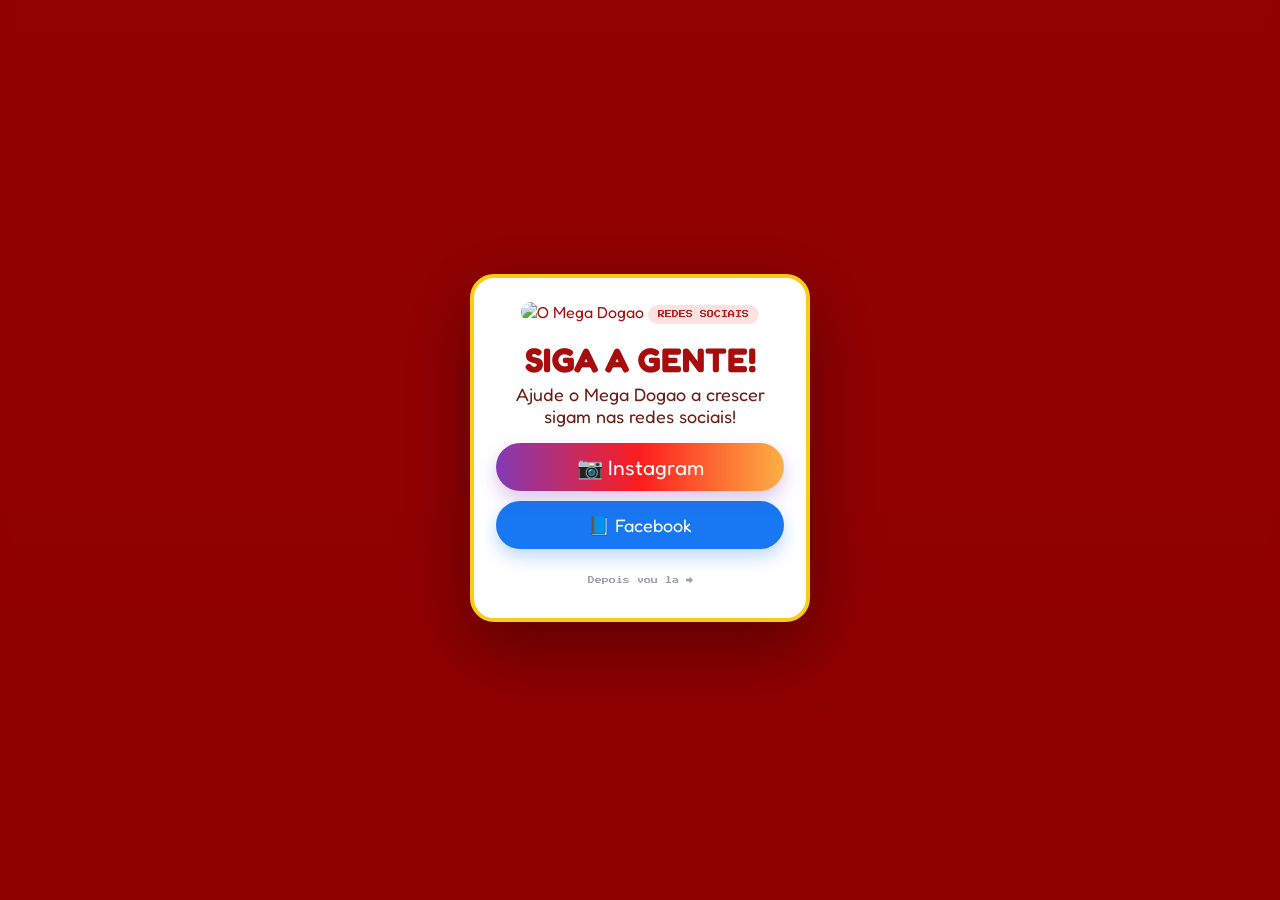
==== index.html @ e0ad7582 "Add Pac Dogao: Pac-Man que come salsicha, tomate, cenoura, pao e hamburguer" ====
<!doctype html>
<html lang="pt-BR">
<head>
  <meta charset="UTF-8" />
  <meta name="viewport" content="width=device-width, initial-scale=1, viewport-fit=cover" />
  <meta name="theme-color" content="#1a1a2e" />
  <meta name="description" content="Plataforma de jogos arcade" />
  <title>Dogao Games</title>
  <link rel="preconnect" href="https://fonts.googleapis.com" />
  <link rel="preconnect" href="https://fonts.gstatic.com" crossorigin />
  <link href="https://fonts.googleapis.com/css2?family=Fredoka+One&family=Press+Start+2P&display=swap" rel="stylesheet" />
  <link rel="stylesheet" href="styles.css" />
</head>
<body>
  <main class="app" id="app">

    <section class="screen menu-screen hidden" id="menuScreen">
      <img class="brand-logo" src="https://media.base44.com/images/public/6a065f6a3432e7e768396f1e/5e5cdcc9f_file_00000000419071f5977aff8a7d657fd9.png" alt="O Mega Dogao" />
      <div class="menu-header">
        <h1 class="menu-title">Dogao Games</h1>
        <p class="menu-subtitle">Escolha um jogo</p>
      </div>
      <div class="game-list" id="gameList"></div>
      <footer>PATROCINADO POR <strong>O MEGA DOGAO</strong> DESDE 2000</footer>
    </section>

    <section class="screen checkin-screen" id="socialScreen">
      <div class="checkin-card" style="max-width:340px;">
        <img src="https://media.base44.com/images/public/6a065f6a3432e7e768396f1e/5e5cdcc9f_file_00000000419071f5977aff8a7d657fd9.png" alt="O Mega Dogao" />
        <div class="checkin-badge">REDES SOCIAIS</div>
        <h2>SIGA A GENTE!</h2>
        <p>Ajude o Mega Dogao a crescer<br/>sigam nas redes sociais!</p>
        <a class="social-button instagram-button" id="socialInsta" href="https://www.instagram.com/omegadogaocwb/?hl=ar" target="_blank" rel="noopener">📷 Instagram</a>
        <a class="social-button facebook-button" id="socialFace" href="https://www.facebook.com/auaodogao" target="_blank" rel="noopener">📘 Facebook</a>
        <button class="skip-social-button" id="socialSkip" type="button">Depois vou la →</button>
      </div>
    </section>

    <div id="gameContainer" class="game-container hidden"></div>

    <button class="back-button hidden" id="backButton" type="button">← Voltar</button>

  </main>
  <script src="game-blaster.js"></script>
  <script src="game-pacman.js"></script>
  <script src="menu.js"></script>
  <script src="game-hotdog.js"></script>
  <script src="game-dino.js"></script>
</body>
</html>
---- styles.css ----
:root {
  --red-900: #8b0000;
  --red-800: #a80d0d;
  --red-700: #c81010;
  --red-600: #e82020;
  --yellow: #facc15;
  --yellow-soft: #fff3a3;
  --cream: #fff0d0;
  --ink: #24100d;
  --bg-dark: #1a1a2e;
  --bg-card: #16213e;
  --accent: #e94560;
  font-family: "Fredoka One", system-ui, sans-serif;
  color: white;
  background: var(--bg-dark);
}

* {
  box-sizing: border-box;
  -webkit-tap-highlight-color: transparent;
}

html, body {
  width: 100%;
  height: 100%;
  margin: 0;
  overflow: hidden;
  touch-action: none;
  user-select: none;
}

button {
  border: 0;
  cursor: pointer;
  font: inherit;
}

.app {
  position: fixed;
  inset: 0;
  overflow: hidden;
  background: linear-gradient(
    to bottom,
    rgba(200, 16, 16, 0.93) 0%,
    rgba(180, 8, 8, 0.97) 60%,
    rgba(140, 0, 0, 0.99) 100%
  );
}

.hidden { display: none !important; }

.menu-screen {
  position: absolute;
  inset: 0;
  display: flex;
  flex-direction: column;
  align-items: center;
  justify-content: center;
  padding: max(12px, env(safe-area-inset-top)) 16px max(18px, env(safe-area-inset-bottom));
  text-align: center;
  animation: fadeIn 0.4s ease-out both;
}

.menu-screen .brand-logo {
  width: min(36vw, 130px);
  max-height: 14svh;
  object-fit: contain;
  border-radius: 999px;
  margin-bottom: 6px;
  filter: drop-shadow(0 10px 14px rgba(0, 0, 0, 0.35));
  animation: dropIn 0.6s ease-out both;
}

.menu-header {
  margin-bottom: 12px;
}

.menu-title {
  margin: 0;
  font-size: clamp(28px, 9vw, 48px);
  color: var(--yellow);
  text-shadow: 0 4px 0 rgba(0,0,0,0.2);
  animation: slideDown 0.5s ease-out both;
}

.menu-subtitle {
  margin: 6px 0 0;
  font-family: "Press Start 2P", monospace;
  font-size: clamp(7px, 2.2vw, 10px);
  color: rgba(254, 240, 138, 0.82);
  animation: slideDown 0.5s 0.1s ease-out both;
}

.game-list {
  display: flex;
  flex-direction: column;
  gap: 12px;
  width: min(100%, 420px);
  max-height: 55svh;
  overflow-y: auto;
  -webkit-overflow-scrolling: touch;
  padding: 4px 2px;
  animation: slideUp 0.5s 0.2s ease-out both;
  margin-bottom: 8px;
}

.game-card {
  display: flex;
  flex-direction: row;
  align-items: center;
  gap: 14px;
  padding: 16px 18px;
  border-radius: 18px;
  background: rgba(255, 255, 255, 0.1);
  border: 2px solid rgba(254, 240, 138, 0.2);
  color: white;
  transition: all 0.2s ease;
  position: relative;
  overflow: hidden;
  box-shadow: 0 8px 32px rgba(0,0,0,0.2);
  min-height: 72px;
  text-align: left;
}

.game-card::before {
  content: '';
  position: absolute;
  inset: 0;
  background: linear-gradient(135deg, var(--card-color), transparent);
  opacity: 0.1;
  transition: opacity 0.2s ease;
}

.game-card:hover, .game-card:active {
  transform: scale(1.02);
  border-color: var(--yellow);
  background: rgba(250, 204, 21, 0.12);
}

.game-card:active {
  transform: scale(0.97);
}

.game-card:hover::before, .game-card:active::before {
  opacity: 0.2;
}

.game-card-emoji {
  font-size: clamp(36px, 10vw, 48px);
  line-height: 1;
  position: relative;
  flex-shrink: 0;
  width: clamp(48px, 13vw, 60px);
  text-align: center;
}

.game-card-body {
  display: flex;
  flex-direction: column;
  gap: 3px;
  flex: 1;
  min-width: 0;
}

.game-card-name {
  font-size: clamp(17px, 4.5vw, 22px);
  color: var(--yellow);
  text-shadow: 0 2px 0 rgba(0,0,0,0.2);
}

.game-card-desc {
  font-family: "Press Start 2P", monospace;
  font-size: clamp(7px, 1.8vw, 9px);
  color: rgba(255,255,255,0.55);
}

.game-container {
  position: absolute;
  inset: 0;
}

canvas#gameCanvas {
  position: absolute;
  inset: 0;
  width: 100%;
  height: 100%;
}

.game-container canvas {
  display: block;
}

.back-button {
  position: fixed;
  top: max(12px, env(safe-area-inset-top));
  left: 12px;
  z-index: 100;
  padding: 8px 16px;
  border-radius: 999px;
  background: rgba(0,0,0,0.45);
  color: var(--yellow);
  font-family: "Fredoka One", system-ui, sans-serif;
  font-size: 14px;
  backdrop-filter: blur(8px);
  border: 1px solid rgba(254, 240, 138, 0.3);
  transition: all 0.2s ease;
}

.back-button:hover, .back-button:active {
  background: rgba(0,0,0,0.65);
  border-color: var(--yellow);
  transform: scale(0.96);
}

@keyframes fadeIn {
  from { opacity: 0; }
  to { opacity: 1; }
}

@keyframes slideDown {
  from { opacity: 0; transform: translateY(-20px); }
  to { opacity: 1; transform: translateY(0); }
}

@keyframes slideUp {
  from { opacity: 0; transform: translateY(20px); }
  to { opacity: 1; transform: translateY(0); }
}

@keyframes bob {
  0%, 100% { transform: translateY(0); }
  50% { transform: translateY(-14px); }
}

@keyframes smallBob {
  0%, 100% { transform: translateY(0); }
  50% { transform: translateY(-6px); }
}

@keyframes popIn {
  from { opacity: 0; transform: scale(0.58) translateY(24px); }
  to { opacity: 1; transform: scale(1) translateY(0); }
}

@keyframes dropIn {
  from { opacity: 0; transform: translateY(-32px); }
  to { opacity: 1; transform: translateY(0); }
}

.screen {
  position: absolute;
  inset: 0;
  z-index: 20;
  display: flex;
  flex-direction: column;
  align-items: center;
  justify-content: center;
  padding: max(18px, env(safe-area-inset-top)) 18px max(22px, env(safe-area-inset-bottom));
  text-align: center;
}

.start-screen {
  background: linear-gradient(
    to bottom,
    rgba(200, 16, 16, 0.93) 0%,
    rgba(180, 8, 8, 0.97) 60%,
    rgba(140, 0, 0, 0.99) 100%
  );
}

.brand-logo {
  width: min(52vw, 256px);
  max-height: 22svh;
  object-fit: contain;
  border-radius: 999px;
  margin-bottom: 10px;
  filter: drop-shadow(0 18px 20px rgba(0, 0, 0, 0.35));
  animation: dropIn 0.6s ease-out both;
}

.title-stack {
  animation: popIn 0.55s 0.15s cubic-bezier(0.2, 1.45, 0.35, 1) both;
}

.title-stack h1, .title-stack h2 {
  margin: 0;
  line-height: 0.9;
  text-shadow: 0 5px 0 rgba(0, 0, 0, 0.2);
}

.title-stack h1 {
  color: var(--yellow);
  font-size: clamp(42px, 13vw, 72px);
}

.title-stack h2 {
  color: white;
  font-size: clamp(48px, 15vw, 82px);
}

.hero-character {
  margin: 9px 0 5px;
  font-size: clamp(52px, 16vw, 78px);
  animation: bob 1.8s ease-in-out infinite;
}

.hero-character img {
  width: min(22vw, 96px);
  height: min(22vw, 96px);
  object-fit: contain;
  filter: drop-shadow(0 10px 12px rgba(0, 0, 0, 0.26));
}

.record, .device-log, .hint, footer, .chooser p, .card span, .card small,
.new-record, .result-grid span, .card-footer {
  font-family: "Press Start 2P", monospace;
  letter-spacing: 0;
}

.record {
  min-height: 16px;
  margin: 0 0 8px;
  color: rgba(254, 240, 138, 0.9);
  font-size: 10px;
}

.device-log {
  width: min(100%, 318px);
  border: 1px solid rgba(254, 240, 138, 0.22);
  border-radius: 12px;
  padding: 8px 10px;
  margin: 0 0 6px;
  background: rgba(0, 0, 0, 0.16);
  color: rgba(255, 255, 255, 0.78);
  font-size: 7px;
  line-height: 1.35;
}

.device-log strong, .device-log small { display: block; }

.device-log strong {
  margin: 4px 0 3px;
  color: var(--yellow);
  font-size: 9px;
}

.device-log small {
  color: rgba(255, 255, 255, 0.45);
  font-size: 6px;
}

.chooser {
  width: min(100%, 340px);
  margin: 6px 0;
}

.chooser p {
  margin: 0 0 8px;
  color: rgba(254, 240, 138, 0.82);
  font-size: 8px;
}

.card-row {
  display: grid;
  grid-template-columns: repeat(3, minmax(0, 1fr));
  gap: 10px;
}

.card {
  min-width: 0;
  min-height: 86px;
  border: 2px solid rgba(255, 255, 255, 0.2);
  border-radius: 16px;
  padding: 9px 6px;
  background: rgba(255, 255, 255, 0.1);
  color: rgba(255, 255, 255, 0.78);
  display: flex;
  flex-direction: column;
  align-items: center;
  justify-content: center;
  gap: 5px;
  transition: transform 0.18s ease, background 0.18s ease, border-color 0.18s ease;
}

.card:active { transform: scale(0.95); }

.card .emoji {
  font-size: 30px;
  line-height: 1;
}

.card .character-thumb {
  width: 40px;
  height: 40px;
  object-fit: contain;
  filter: drop-shadow(0 3px 0 rgba(0, 0, 0, 0.22));
}

.card span { font-size: 7px; line-height: 1.25; }

.card small {
  color: rgba(255, 255, 255, 0.43);
  font-size: 6px;
  line-height: 1.2;
}

.card.active {
  border-color: var(--yellow);
  background: rgba(250, 204, 21, 0.22);
  color: var(--yellow);
  box-shadow: 0 0 24px rgba(250, 204, 21, 0.22);
}

.card.active .emoji, .card.active .character-thumb {
  animation: smallBob 1.4s ease-in-out infinite;
}

.difficulty-easy.active {
  border-color: #4ade80;
  background: rgba(74, 222, 128, 0.22);
  color: #86efac;
}

.difficulty-medium.active {
  border-color: var(--yellow);
}

.difficulty-hard.active {
  border-color: #f87171;
  background: rgba(248, 113, 113, 0.22);
  color: #fca5a5;
}

.play-button {
  min-width: 210px;
  margin-top: 8px;
  border: 4px solid var(--yellow-soft);
  border-radius: 999px;
  padding: 13px 28px;
  background: var(--yellow);
  color: #8b1d12;
  box-shadow: 0 13px 24px rgba(0, 0, 0, 0.32);
  font-size: clamp(24px, 8vw, 34px);
}

.follow-status {
  min-height: 30px;
  margin-top: 10px;
  border: 1px solid rgba(254, 240, 138, 0.34);
  border-radius: 999px;
  padding: 7px 12px;
  background: rgba(0, 0, 0, 0.16);
  color: rgba(254, 240, 138, 0.82);
  font-family: "Press Start 2P", monospace;
  font-size: 7px;
}

.follow-status.done {
  border-color: rgba(74, 222, 128, 0.42);
  color: #86efac;
}

.social-button {
  display: flex;
  align-items: center;
  justify-content: center;
  width: 100%;
  min-height: 48px;
  border-radius: 999px;
  font-size: 18px;
  text-decoration: none;
  margin-bottom: 10px;
  font-family: 'Fredoka One', system-ui, sans-serif;
}

.instagram-button {
  background: linear-gradient(90deg, #833ab4, #fd1d1d, #fcb045);
  color: white;
  box-shadow: 0 8px 18px rgba(131, 58, 180, 0.28);
}

.facebook-button {
  background: #1877f2;
  color: white;
  box-shadow: 0 8px 18px rgba(24, 119, 242, 0.28);
}

.skip-social-button {
  margin-top: 8px;
  color: #9ca3af;
  background: transparent;
  border: 0;
  font-family: "Press Start 2P", monospace;
  font-size: 7px;
  cursor: pointer;
  width: 100%;
  padding: 10px;
}

.skip-social-button:hover, .skip-social-button:active {
  color: var(--yellow);
}

.play-button:active, .again-button:active { transform: scale(0.94); }

.hint {
  margin: 14px 0 0;
  color: rgba(255, 255, 255, 0.52);
  font-size: 8px;
}

footer {
  position: absolute;
  bottom: max(18px, env(safe-area-inset-bottom));
  left: 8px;
  right: 8px;
  color: rgba(254, 240, 138, 0.6);
  font-size: 7px;
  line-height: 1.6;
}

footer strong { color: var(--yellow); }

.gameover-screen, .dino-over {
  background: rgba(140, 0, 0, 0.82);
  backdrop-filter: blur(4px);
}

.dino-start {
  background: linear-gradient(
    to bottom,
    rgba(200, 16, 16, 0.93) 0%,
    rgba(180, 8, 8, 0.97) 60%,
    rgba(140, 0, 0, 0.99) 100%
  );
}

.checkin-screen {
  z-index: 35;
  background: rgba(140, 0, 0, 0.88);
  backdrop-filter: blur(6px);
}

.checkin-card {
  width: min(88vw, 350px);
  border: 4px solid var(--yellow);
  border-radius: 24px;
  padding: 24px 22px;
  background: white;
  color: var(--red-800);
  box-shadow: 0 24px 70px rgba(0, 0, 0, 0.38);
  animation: popIn 0.42s cubic-bezier(0.2, 1.45, 0.35, 1) both;
}

.checkin-card img {
  width: 118px;
  margin: 0 auto 10px;
  border-radius: 999px;
}

.checkin-badge {
  display: inline-block;
  border-radius: 999px;
  padding: 6px 10px;
  background: #fee2e2;
  color: #b91c1c;
  font-family: "Press Start 2P", monospace;
  font-size: 7px;
}

.checkin-card h2 {
  margin: 12px 0 8px;
  font-size: 34px;
  line-height: 0.95;
}

.checkin-card p {
  margin: 0 auto 16px;
  max-width: 260px;
  color: #6b1d16;
  font-size: 18px;
  line-height: 1.2;
}

.instagram-button, .confirm-follow-button, .skip-checkin-button, .follow-status {
  display: inline-flex;
  align-items: center;
  justify-content: center;
  text-decoration: none;
}

.instagram-button, .confirm-follow-button {
  width: 100%;
  min-height: 48px;
  border-radius: 999px;
  font-size: 21px;
}

.instagram-button {
  margin-bottom: 10px;
  background: linear-gradient(90deg, #833ab4, #fd1d1d, #fcb045);
  color: white;
  box-shadow: 0 8px 18px rgba(131, 58, 180, 0.28);
}

.confirm-follow-button {
  background: var(--yellow);
  color: #8b1d12;
}

.skip-checkin-button {
  margin-top: 12px;
  color: #9ca3af;
  background: transparent;
  font-family: "Press Start 2P", monospace;
  font-size: 7px;
}

.gameover-card {
  width: min(88vw, 340px);
  border: 4px solid var(--yellow);
  border-radius: 24px;
  padding: 24px 22px;
  background: white;
  color: var(--red-800);
  box-shadow: 0 24px 70px rgba(0, 0, 0, 0.34);
  animation: popIn 0.42s cubic-bezier(0.2, 1.45, 0.35, 1) both;
}

.gameover-card img {
  width: 112px;
  margin: 0 auto 9px;
  border-radius: 999px;
}

.result-emoji { font-size: 48px; line-height: 1; }

.gameover-card h2 {
  margin: 4px 0 8px;
  font-size: 31px;
  line-height: 1;
}

.new-record {
  margin: 0 0 10px;
  color: #eab308;
  font-size: 9px;
  line-height: 1.4;
}

.result-grid {
  display: grid;
  grid-template-columns: 1fr 1fr;
  gap: 12px;
  margin: 18px 0 10px;
}

.result-grid div {
  border-radius: 16px;
  padding: 14px 8px;
  background: #fff7d1;
}

.result-grid div:first-child { background: #fef2f2; }

.result-grid span {
  display: block;
  margin-bottom: 5px;
  color: #ef4444;
  font-size: 7px;
}

.result-grid strong {
  display: block;
  font-size: 42px;
  line-height: 1;
}

.last-log {
  margin: 0 0 14px;
  color: #6b7280;
  font-family: "Press Start 2P", monospace;
  font-size: 6px;
  line-height: 1.5;
}

.again-button {
  border: 2px solid var(--yellow);
  border-radius: 999px;
  padding: 12px 26px;
  background: linear-gradient(90deg, #dc2626, #b91c1c);
  color: white;
  box-shadow: 0 8px 20px rgba(185, 28, 28, 0.35);
  font-size: 22px;
}

.card-footer {
  margin: 15px 0 0;
  color: #9ca3af;
  font-size: 6px;
}

.score {
  position: absolute;
  top: max(18px, env(safe-area-inset-top));
  left: 0;
  right: 0;
  z-index: 8;
  display: none;
  justify-content: center;
  pointer-events: none;
  color: white;
  font-family: "Fredoka One", system-ui, sans-serif;
  font-size: clamp(56px, 17vw, 86px);
  line-height: 1;
  text-shadow: 0 4px 0 rgba(0, 0, 0, 0.35), 0 0 14px rgba(0, 0, 0, 0.25);
}

.score.visible { display: flex; }

.sound-button {
  position: absolute;
  top: max(15px, env(safe-area-inset-top));
  right: 15px;
  z-index: 30;
  width: 44px;
  height: 44px;
  border-radius: 50%;
  background: rgba(0, 0, 0, 0.32);
  color: white;
  display: grid;
  place-items: center;
  font-size: 21px;
  backdrop-filter: blur(5px);
}

@media (max-height: 690px) {
  .brand-logo { width: min(30vw, 120px); margin-bottom: 3px; max-height: 12svh; }
  .menu-header { margin-bottom: 8px; }
  .menu-title { font-size: clamp(22px, 7vw, 32px); }
  .menu-subtitle { font-size: 7px; margin-top: 4px; }
  .game-list { gap: 8px; max-height: 40svh; }
  .game-card { padding: 10px 14px; min-height: 56px; gap: 10px; }
  .game-card-emoji { font-size: clamp(26px, 8vw, 36px); width: clamp(36px, 10vw, 44px); }
  .game-card-name { font-size: clamp(14px, 4vw, 18px); }
  .game-card-desc { font-size: 6px; }
  .title-stack h1 { font-size: 28px; }
  .title-stack h2 { font-size: 34px; }
  .hero-character { margin: 4px 0; font-size: 40px; }
  .card { min-height: 68px; padding: 6px 4px; }
  .card .emoji { font-size: 24px; }
  .play-button { padding: 8px 18px; font-size: clamp(18px, 6vw, 24px); min-width: 150px; }
  .hint { margin-top: 6px; }
  footer { font-size: 6px; bottom: max(10px, env(safe-area-inset-bottom)); }
}

@media (max-width: 360px) {
  .menu-screen { padding-left: 10px; padding-right: 10px; }
  .game-list { width: 100%; }
  .game-card { padding: 10px 12px; gap: 8px; border-radius: 14px; }
  .game-card-emoji { font-size: 28px; width: 36px; }
  .game-card-name { font-size: 15px; }
  footer { font-size: 5px; }
}
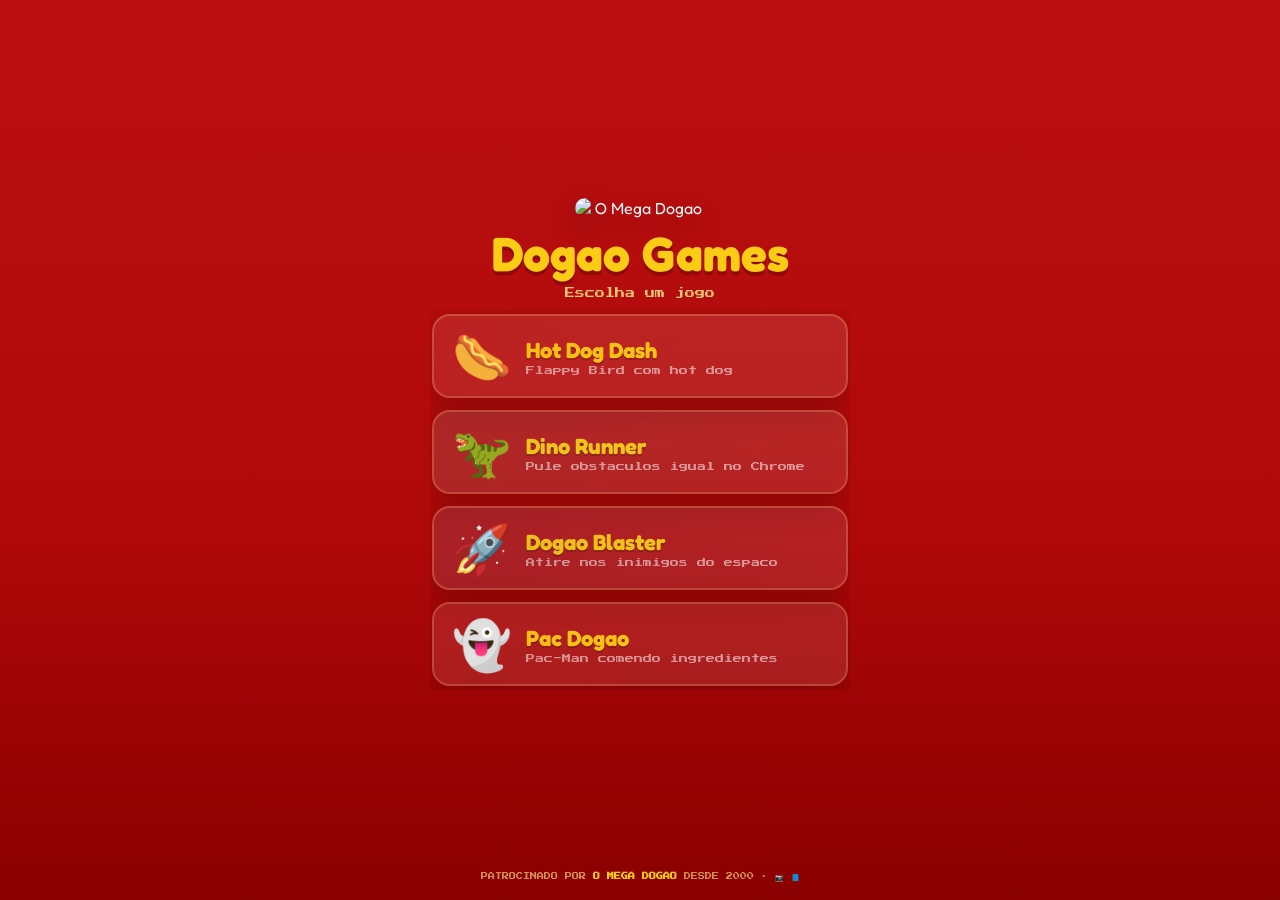
==== commit 42399153: "Fix tela vermelha: mostra jogos direto na entrada, social popup oculto, links no footer" ====
--- a/index.html
+++ b/index.html
@@ -14,17 +14,17 @@
 <body>
   <main class="app" id="app">
 
-    <section class="screen menu-screen hidden" id="menuScreen">
+    <section class="screen menu-screen" id="menuScreen">
       <img class="brand-logo" src="https://media.base44.com/images/public/6a065f6a3432e7e768396f1e/5e5cdcc9f_file_00000000419071f5977aff8a7d657fd9.png" alt="O Mega Dogao" />
       <div class="menu-header">
         <h1 class="menu-title">Dogao Games</h1>
         <p class="menu-subtitle">Escolha um jogo</p>
       </div>
       <div class="game-list" id="gameList"></div>
-      <footer>PATROCINADO POR <strong>O MEGA DOGAO</strong> DESDE 2000</footer>
+      <footer>PATROCINADO POR <strong>O MEGA DOGAO</strong> DESDE 2000 &middot; <a href="https://www.instagram.com/omegadogaocwb/?hl=ar" target="_blank" rel="noopener" style="color:#facc15;text-decoration:none;">📷</a> <a href="https://www.facebook.com/auaodogao" target="_blank" rel="noopener" style="color:#facc15;text-decoration:none;">📘</a></footer>
     </section>
 
-    <section class="screen checkin-screen" id="socialScreen">
+    <section class="screen checkin-screen hidden" id="socialScreen">
       <div class="checkin-card" style="max-width:340px;">
         <img src="https://media.base44.com/images/public/6a065f6a3432e7e768396f1e/5e5cdcc9f_file_00000000419071f5977aff8a7d657fd9.png" alt="O Mega Dogao" />
         <div class="checkin-badge">REDES SOCIAIS</div>
--- a/styles.css
+++ b/styles.css
@@ -25,7 +25,6 @@
   height: 100%;
   margin: 0;
   overflow: hidden;
-  touch-action: none;
   user-select: none;
 }
 
@@ -99,6 +98,8 @@
   max-height: 55svh;
   overflow-y: auto;
   -webkit-overflow-scrolling: touch;
+  touch-action: pan-y;
+  overscroll-behavior: contain;
   padding: 4px 2px;
   animation: slideUp 0.5s 0.2s ease-out both;
   margin-bottom: 8px;
@@ -177,6 +178,7 @@
 .game-container {
   position: absolute;
   inset: 0;
+  touch-action: none;
 }
 
 canvas#gameCanvas {
@@ -184,6 +186,7 @@
   inset: 0;
   width: 100%;
   height: 100%;
+  touch-action: none;
 }
 
 .game-container canvas {
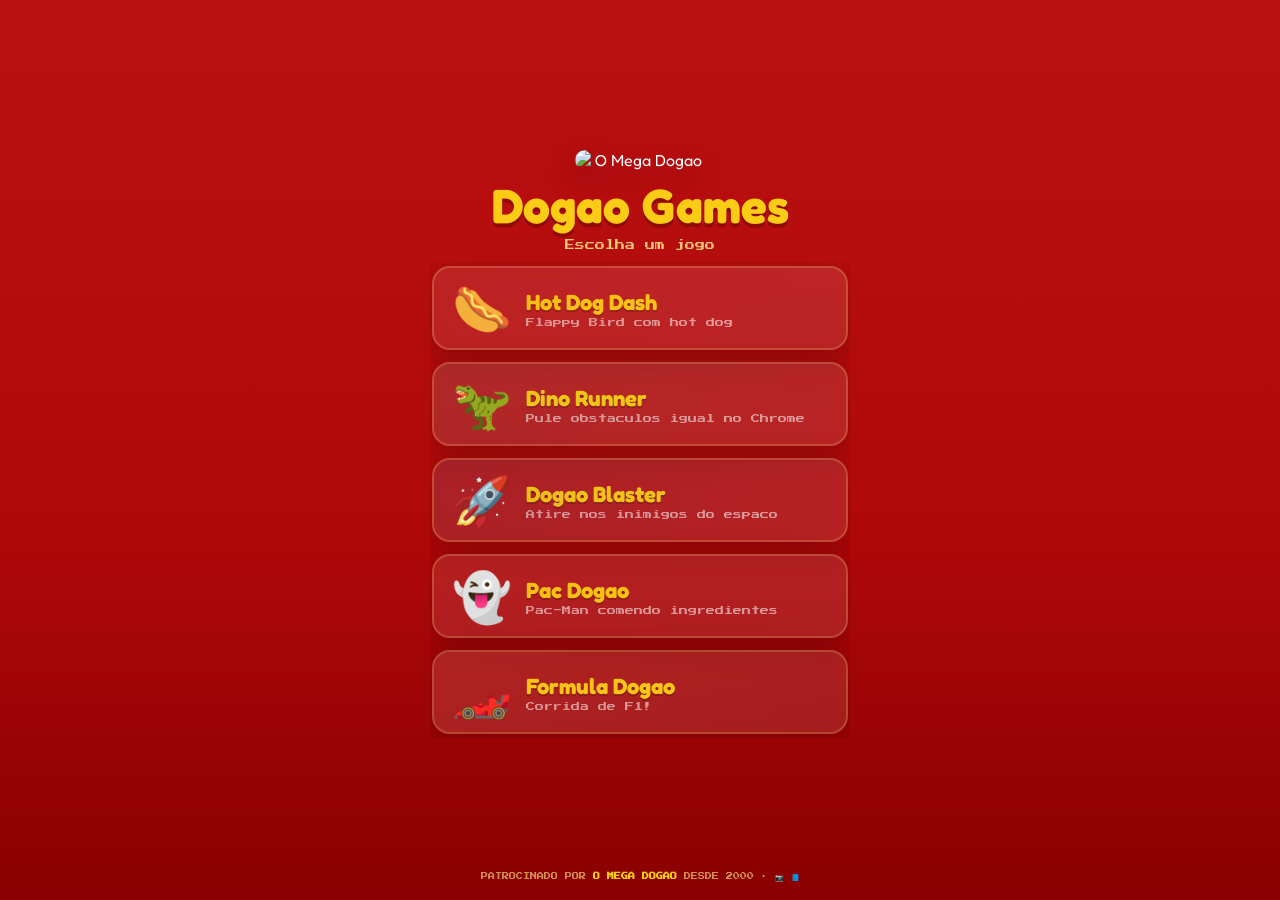
==== commit ba3210b4: "Add Formula Dogao racing game" ====
--- a/index.html
+++ b/index.html
@@ -43,6 +43,7 @@
   </main>
   <script src="game-blaster.js"></script>
   <script src="game-pacman.js"></script>
+  <script src="game-formula.js"></script>
   <script src="menu.js"></script>
   <script src="game-hotdog.js"></script>
   <script src="game-dino.js"></script>
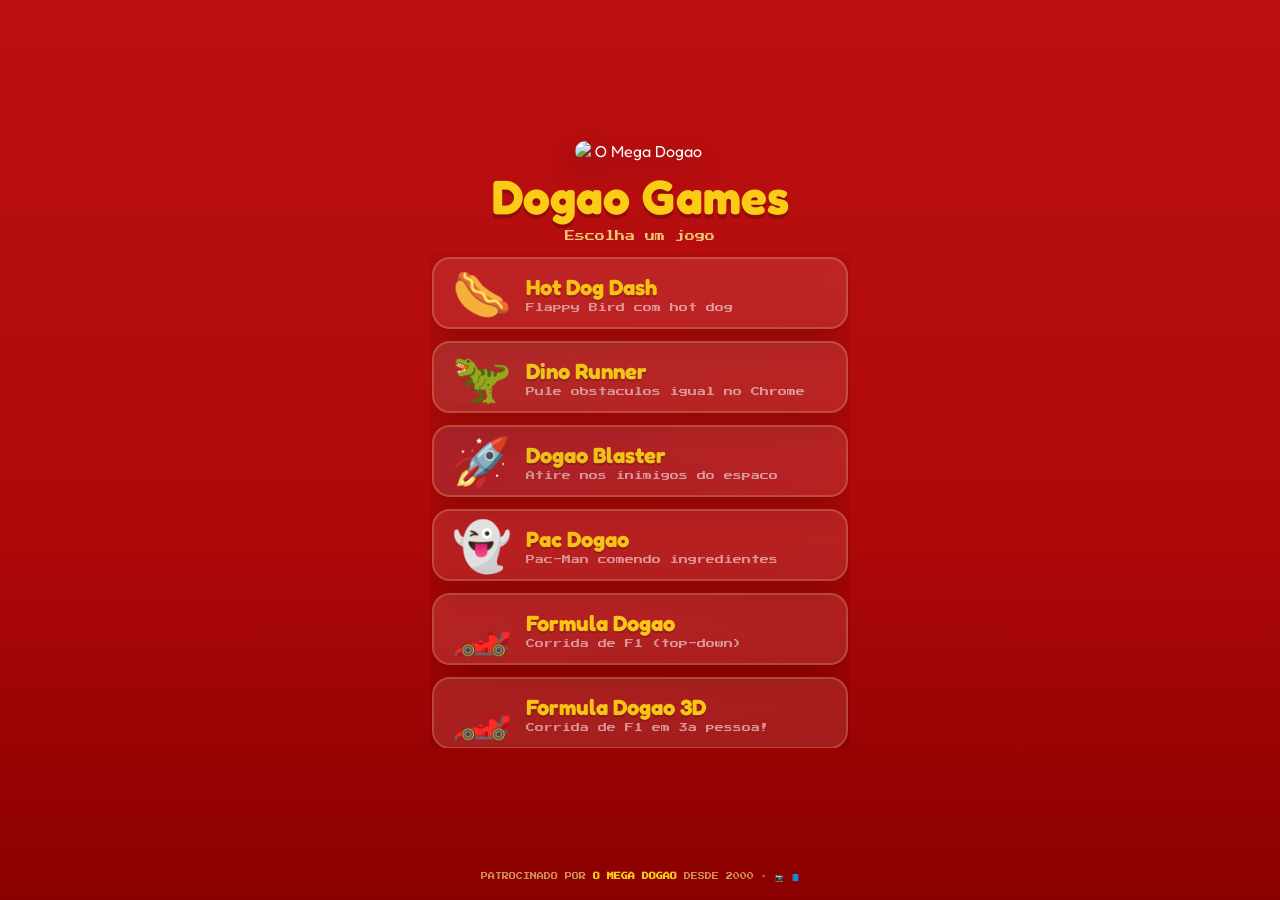
==== commit 02c6be8c: "Add Formula Dogao 3D racing game (pseudo-3D third person)" ====
--- a/index.html
+++ b/index.html
@@ -44,6 +44,7 @@
   <script src="game-blaster.js"></script>
   <script src="game-pacman.js"></script>
   <script src="game-formula.js"></script>
+  <script src="game-formula3d.js"></script>
   <script src="menu.js"></script>
   <script src="game-hotdog.js"></script>
   <script src="game-dino.js"></script>
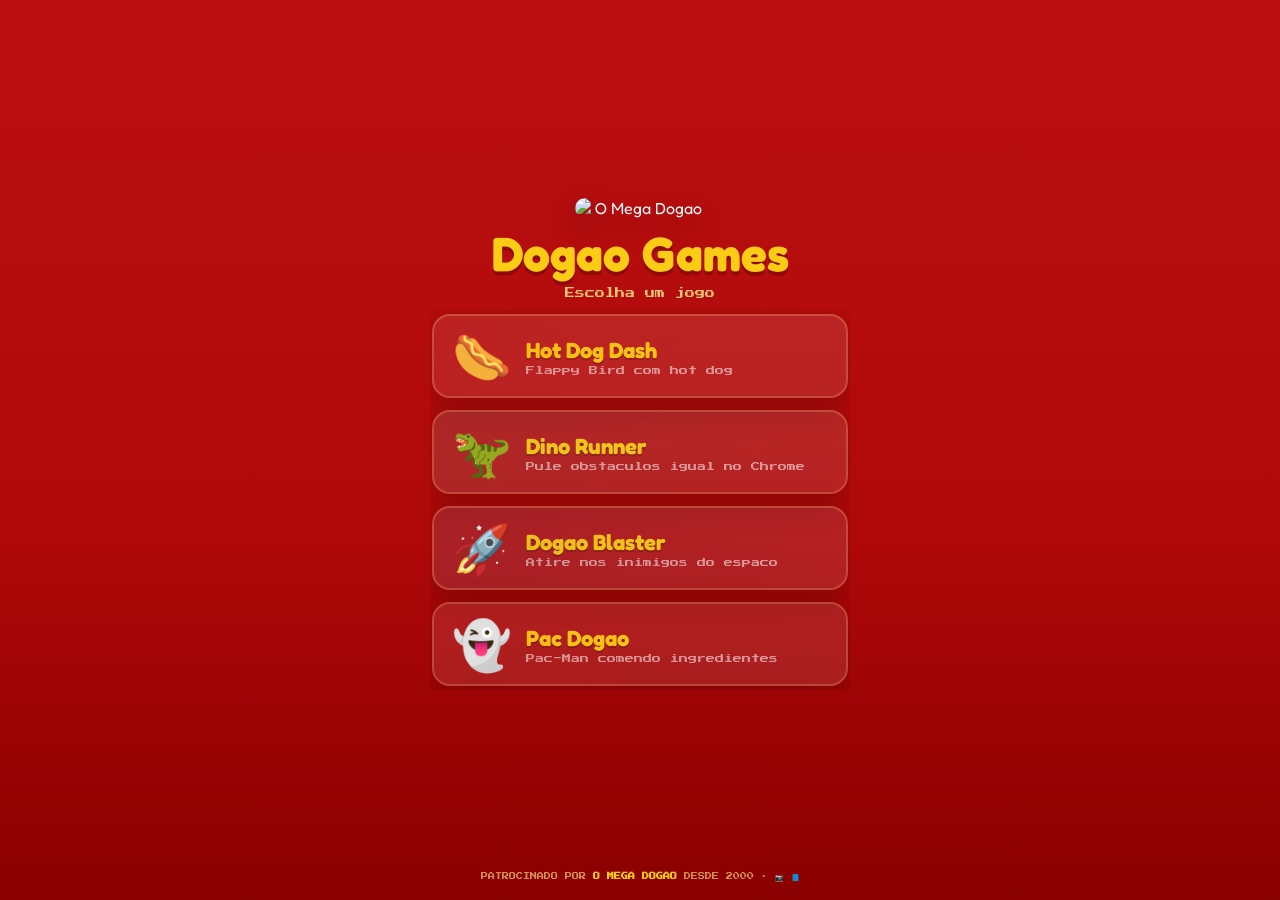
==== commit 815e9316: "Remove jogos Formula Dogao e Formula Dogao 3D" ====
--- a/index.html
+++ b/index.html
@@ -43,8 +43,7 @@
   </main>
   <script src="game-blaster.js"></script>
   <script src="game-pacman.js"></script>
-  <script src="game-formula.js"></script>
-  <script src="game-formula3d.js"></script>
+
   <script src="menu.js"></script>
   <script src="game-hotdog.js"></script>
   <script src="game-dino.js"></script>
--- a/styles.css
+++ b/styles.css
@@ -179,6 +179,7 @@
   position: absolute;
   inset: 0;
   touch-action: none;
+  background: #1a1a2e;
 }
 
 canvas#gameCanvas {
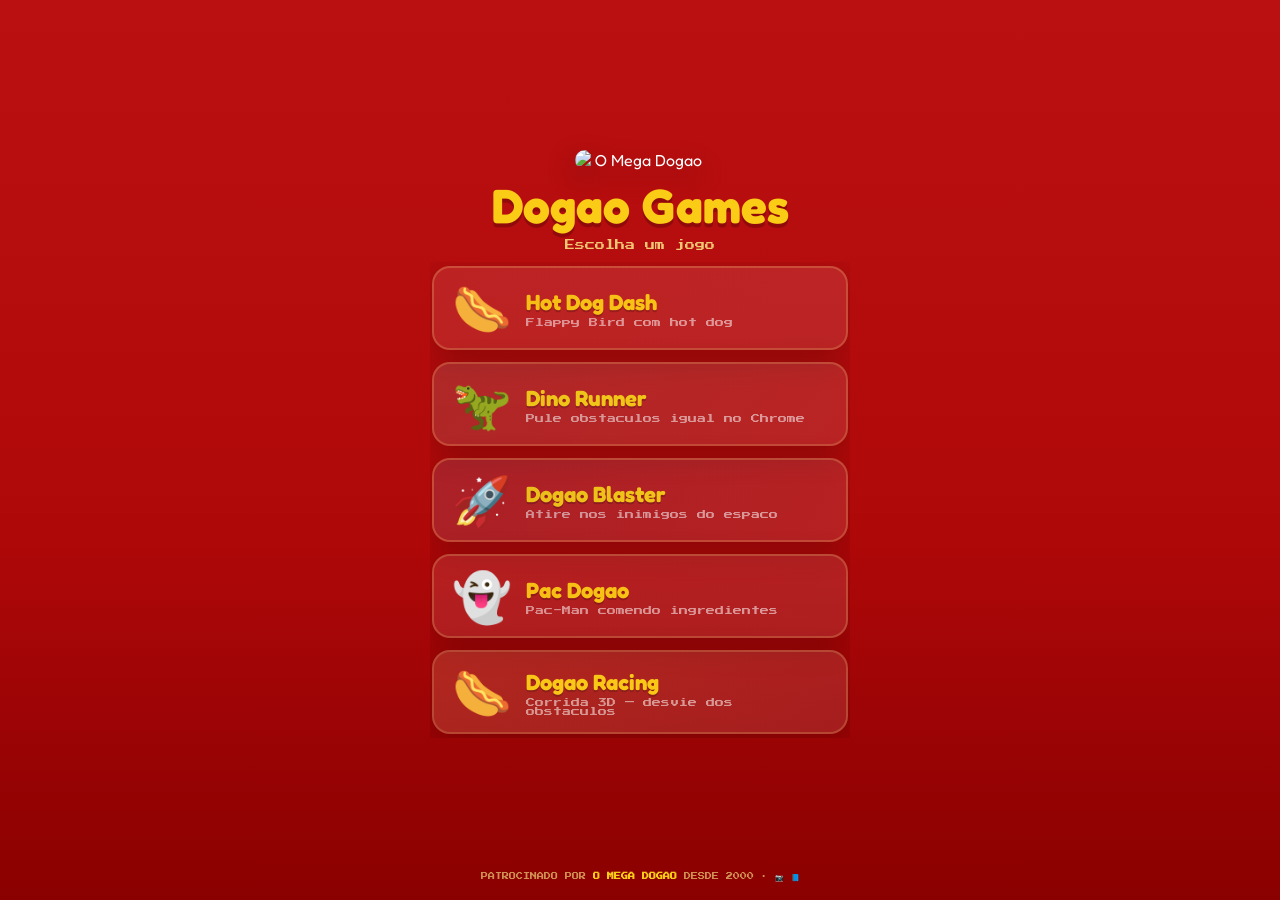
==== commit 67c70fd9: "Dogao Racing: corrida 3D com Three.js (hot dog, 3 pistas, touch)" ====
--- a/index.html
+++ b/index.html
@@ -10,6 +10,7 @@
   <link rel="preconnect" href="https://fonts.gstatic.com" crossorigin />
   <link href="https://fonts.googleapis.com/css2?family=Fredoka+One&family=Press+Start+2P&display=swap" rel="stylesheet" />
   <link rel="stylesheet" href="styles.css" />
+  <script src="https://cdnjs.cloudflare.com/ajax/libs/three.js/r128/three.min.js"></script>
 </head>
 <body>
   <main class="app" id="app">
@@ -47,5 +48,6 @@
   <script src="menu.js"></script>
   <script src="game-hotdog.js"></script>
   <script src="game-dino.js"></script>
+  <script src="game-racing.js"></script>
 </body>
 </html>
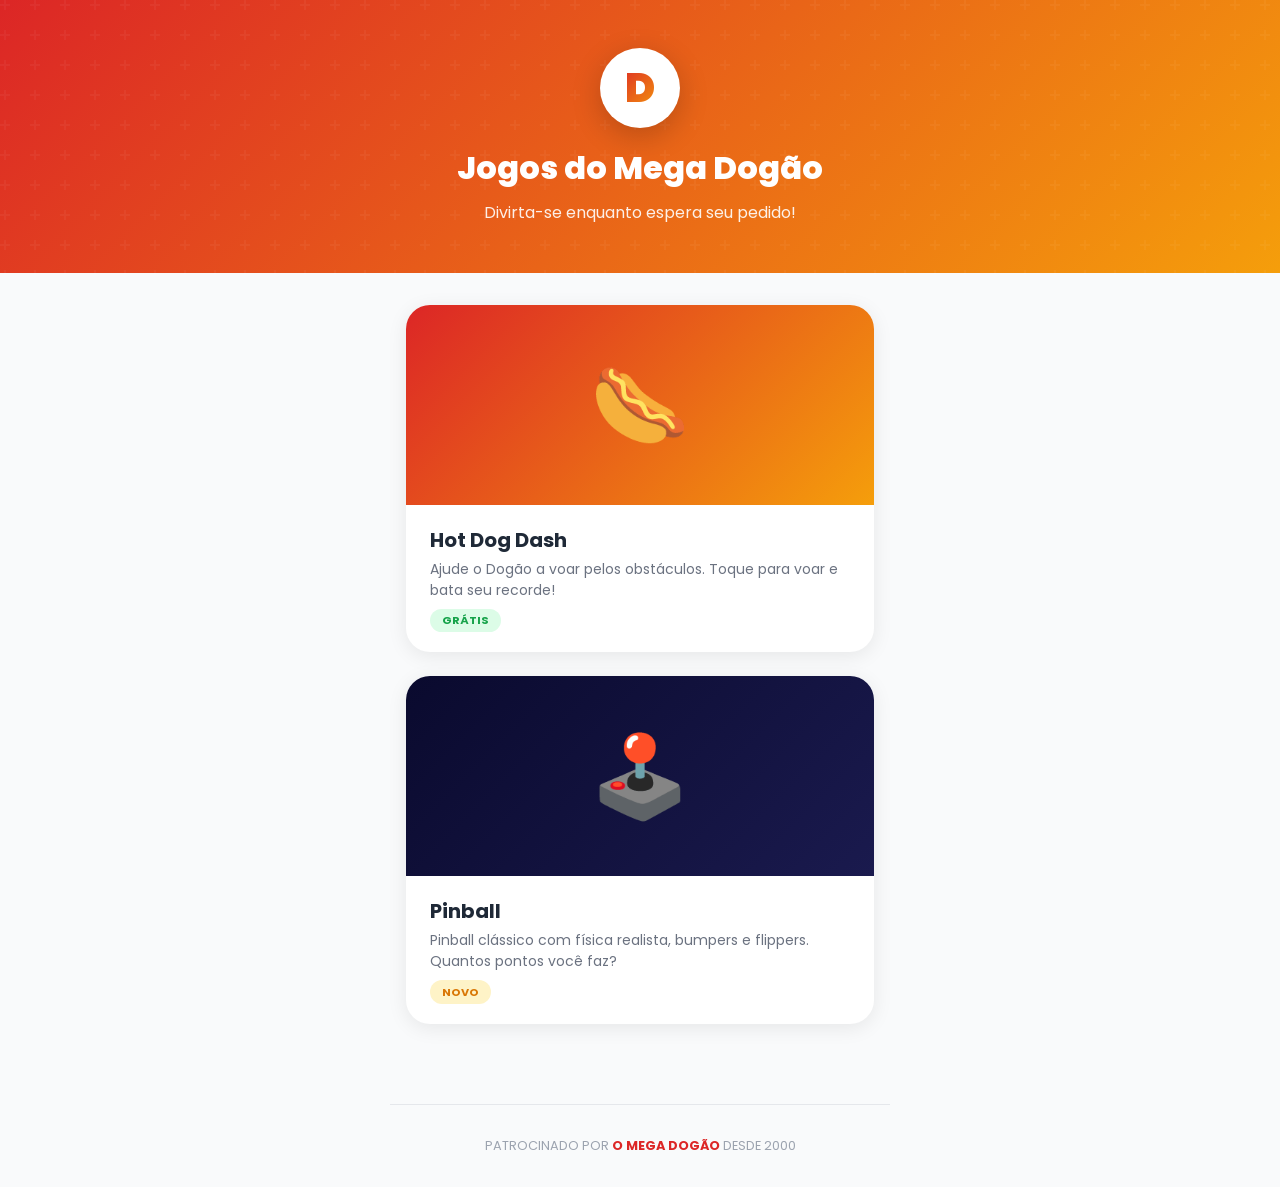
==== commit e92cbb2e: "feat: adiciona menu de jogos com Pinball e Hot Dog Dash" ====
--- a/index.html
+++ b/index.html
@@ -3,51 +3,112 @@
 <head>
   <meta charset="UTF-8" />
   <meta name="viewport" content="width=device-width, initial-scale=1, viewport-fit=cover" />
-  <meta name="theme-color" content="#1a1a2e" />
-  <meta name="description" content="Plataforma de jogos arcade" />
-  <title>Dogao Games</title>
+  <meta name="theme-color" content="#DC2626" />
+  <meta name="description" content="Jogos exclusivos do Mega Dogão - Pinball e Hot Dog Dash" />
+  <title>Jogos do Mega Dogão</title>
   <link rel="preconnect" href="https://fonts.googleapis.com" />
   <link rel="preconnect" href="https://fonts.gstatic.com" crossorigin />
-  <link href="https://fonts.googleapis.com/css2?family=Fredoka+One&family=Press+Start+2P&display=swap" rel="stylesheet" />
-  <link rel="stylesheet" href="styles.css" />
-  <script src="https://cdnjs.cloudflare.com/ajax/libs/three.js/r128/three.min.js"></script>
+  <link href="https://fonts.googleapis.com/css2?family=Poppins:wght@400;500;600;700;800;900&display=swap" rel="stylesheet" />
+  <style>
+    * { margin: 0; padding: 0; box-sizing: border-box; -webkit-tap-highlight-color: transparent; }
+    body { font-family: 'Poppins', sans-serif; background: #f9fafb; min-height: 100vh; }
+    .header {
+      background: linear-gradient(135deg, #DC2626 0%, #F59E0B 100%);
+      padding: 3rem 1rem;
+      text-align: center;
+      position: relative;
+      overflow: hidden;
+    }
+    .header::before {
+      content: ''; position: absolute; inset: 0;
+      background: url("data:image/svg+xml,%3Csvg width='60' height='60' viewBox='0 0 60 60' xmlns='http://www.w3.org/2000/svg'%3E%3Cg fill='none' fill-rule='evenodd'%3E%3Cg fill='%23ffffff' fill-opacity='0.08'%3E%3Cpath d='M36 34v-4h-2v4h-4v2h4v4h2v-4h4v-2h-4zm0-30V0h-2v4h-4v2h4v4h2V6h4V4h-4zM6 34v-4H4v4H0v2h4v4h2v-4h4v-2H6zM6 4V0H4v4H0v2h4v4h2V6h4V4H6z'/%3E%3C/g%3E%3C/g%3E%3C/svg%3E");
+      opacity: 0.5;
+    }
+    .header-content { position: relative; z-index: 1; }
+    .logo {
+      width: 80px; height: 80px; background: white; border-radius: 50%;
+      display: flex; align-items: center; justify-content: center; margin: 0 auto 1rem;
+      box-shadow: 0 8px 30px rgba(0,0,0,0.2);
+    }
+    .logo span { font-size: 2.5rem; font-weight: 900; background: linear-gradient(135deg, #DC2626, #F59E0B); -webkit-background-clip: text; -webkit-text-fill-color: transparent; background-clip: text; }
+    .header h1 { font-size: 2rem; font-weight: 800; color: white; margin-bottom: 0.5rem; }
+    .header p { font-size: 1rem; color: rgba(255,255,255,0.9); max-width: 400px; margin: 0 auto; }
+    .games-grid {
+      max-width: 500px; margin: 2rem auto; padding: 0 1rem 3rem;
+      display: grid; grid-template-columns: 1fr; gap: 1.5rem;
+    }
+    .game-card {
+      background: white; border-radius: 1.5rem; overflow: hidden;
+      box-shadow: 0 4px 20px rgba(0,0,0,0.08); cursor: pointer;
+      transition: all 0.3s cubic-bezier(0.4,0,0.2,1);
+      text-decoration: none; display: block;
+    }
+    .game-card:hover { transform: translateY(-6px); box-shadow: 0 12px 40px rgba(0,0,0,0.15); }
+    .game-card:active { transform: scale(0.97); }
+    .game-banner {
+      height: 200px; display: flex; align-items: center; justify-content: center;
+      font-size: 5rem; position: relative; overflow: hidden;
+    }
+    .game-banner.pinball { background: linear-gradient(135deg, #0a0a2e, #1a1a4e); }
+    .game-banner.hotdog { background: linear-gradient(135deg, #DC2626, #F59E0B); }
+    .game-banner .emoji { position: relative; z-index: 1; transition: transform 0.3s; }
+    .game-card:hover .emoji { transform: scale(1.2) rotate(-5deg); }
+    .game-info { padding: 1.25rem 1.5rem; }
+    .game-info h2 { font-size: 1.25rem; font-weight: 700; color: #1F2937; margin-bottom: 0.25rem; }
+    .game-info p { font-size: 0.875rem; color: #6B7280; line-height: 1.5; }
+    .game-badge {
+      display: inline-block; font-size: 0.7rem; font-weight: 700; text-transform: uppercase;
+      padding: 0.2rem 0.75rem; border-radius: 999px; margin-top: 0.5rem;
+    }
+    .badge-free { background: #DCFCE7; color: #16A34A; }
+    .badge-new { background: #FEF3C7; color: #D97706; }
+    .footer {
+      text-align: center; padding: 2rem; color: #9CA3AF; font-size: 0.8rem;
+      border-top: 1px solid #E5E7EB; max-width: 500px; margin: 0 auto;
+    }
+    .footer strong { color: #DC2626; }
+    @media (max-width: 480px) {
+      .header { padding: 2rem 1rem; }
+      .header h1 { font-size: 1.5rem; }
+      .game-banner { height: 160px; font-size: 4rem; }
+    }
+  </style>
 </head>
 <body>
-  <main class="app" id="app">
+  <div class="header">
+    <div class="header-content">
+      <div class="logo"><span>D</span></div>
+      <h1>Jogos do Mega Dogão</h1>
+      <p>Divirta-se enquanto espera seu pedido!</p>
+    </div>
+  </div>
 
-    <section class="screen menu-screen" id="menuScreen">
-      <img class="brand-logo" src="https://media.base44.com/images/public/6a065f6a3432e7e768396f1e/5e5cdcc9f_file_00000000419071f5977aff8a7d657fd9.png" alt="O Mega Dogao" />
-      <div class="menu-header">
-        <h1 class="menu-title">Dogao Games</h1>
-        <p class="menu-subtitle">Escolha um jogo</p>
+  <div class="games-grid">
+    <a class="game-card" href="hotdog-dash.html">
+      <div class="game-banner hotdog">
+        <span class="emoji">🌭</span>
       </div>
-      <div class="game-list" id="gameList"></div>
-      <footer>PATROCINADO POR <strong>O MEGA DOGAO</strong> DESDE 2000 &middot; <a href="https://www.instagram.com/omegadogaocwb/?hl=ar" target="_blank" rel="noopener" style="color:#facc15;text-decoration:none;">📷</a> <a href="https://www.facebook.com/auaodogao" target="_blank" rel="noopener" style="color:#facc15;text-decoration:none;">📘</a></footer>
-    </section>
+      <div class="game-info">
+        <h2>Hot Dog Dash</h2>
+        <p>Ajude o Dogão a voar pelos obstáculos. Toque para voar e bata seu recorde!</p>
+        <span class="game-badge badge-free">Grátis</span>
+      </div>
+    </a>
 
-    <section class="screen checkin-screen hidden" id="socialScreen">
-      <div class="checkin-card" style="max-width:340px;">
-        <img src="https://media.base44.com/images/public/6a065f6a3432e7e768396f1e/5e5cdcc9f_file_00000000419071f5977aff8a7d657fd9.png" alt="O Mega Dogao" />
-        <div class="checkin-badge">REDES SOCIAIS</div>
-        <h2>SIGA A GENTE!</h2>
-        <p>Ajude o Mega Dogao a crescer<br/>sigam nas redes sociais!</p>
-        <a class="social-button instagram-button" id="socialInsta" href="https://www.instagram.com/omegadogaocwb/?hl=ar" target="_blank" rel="noopener">📷 Instagram</a>
-        <a class="social-button facebook-button" id="socialFace" href="https://www.facebook.com/auaodogao" target="_blank" rel="noopener">📘 Facebook</a>
-        <button class="skip-social-button" id="socialSkip" type="button">Depois vou la →</button>
+    <a class="game-card" href="pinball.html">
+      <div class="game-banner pinball">
+        <span class="emoji">🕹️</span>
       </div>
-    </section>
+      <div class="game-info">
+        <h2>Pinball</h2>
+        <p>Pinball clássico com física realista, bumpers e flippers. Quantos pontos você faz?</p>
+        <span class="game-badge badge-new">Novo</span>
+      </div>
+    </a>
+  </div>
 
-    <div id="gameContainer" class="game-container hidden"></div>
-
-    <button class="back-button hidden" id="backButton" type="button">← Voltar</button>
-
-  </main>
-  <script src="game-blaster.js"></script>
-  <script src="game-pacman.js"></script>
-
-  <script src="menu.js"></script>
-  <script src="game-hotdog.js"></script>
-  <script src="game-dino.js"></script>
-  <script src="game-racing.js"></script>
+  <div class="footer">
+    PATROCINADO POR <strong>O MEGA DOGÃO</strong> DESDE 2000
+  </div>
 </body>
 </html>
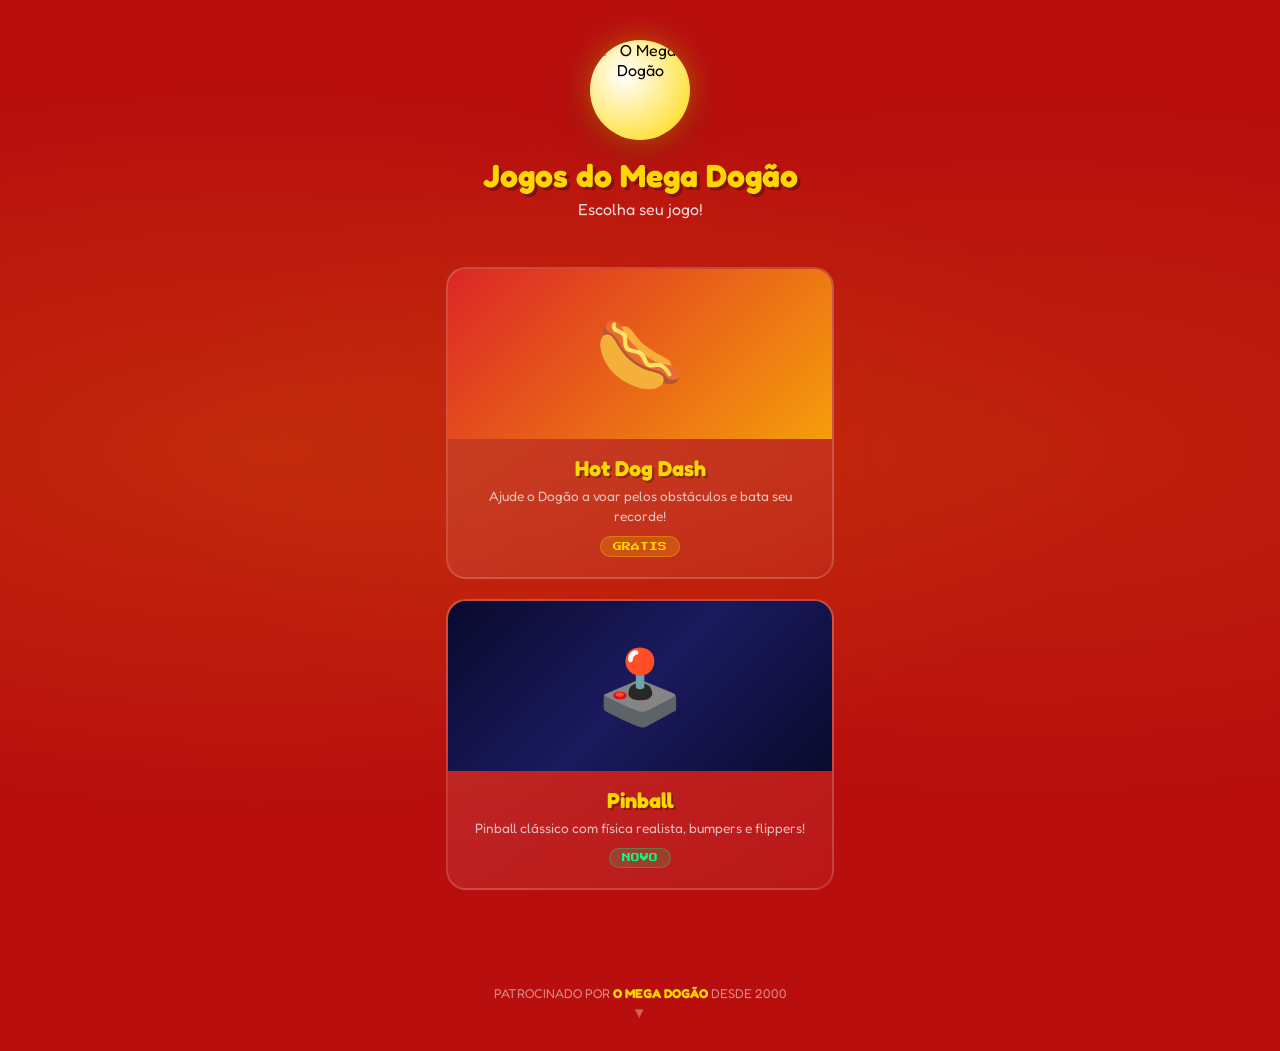
==== commit 6fbce6a4: "feat: menu com tema do Hot Dog Dash - fundo vermelho e logo do Mega Dogao" ====
--- a/index.html
+++ b/index.html
@@ -3,112 +3,127 @@
 <head>
   <meta charset="UTF-8" />
   <meta name="viewport" content="width=device-width, initial-scale=1, viewport-fit=cover" />
-  <meta name="theme-color" content="#DC2626" />
+  <meta name="theme-color" content="#b80e0e" />
   <meta name="description" content="Jogos exclusivos do Mega Dogão - Pinball e Hot Dog Dash" />
   <title>Jogos do Mega Dogão</title>
   <link rel="preconnect" href="https://fonts.googleapis.com" />
   <link rel="preconnect" href="https://fonts.gstatic.com" crossorigin />
-  <link href="https://fonts.googleapis.com/css2?family=Poppins:wght@400;500;600;700;800;900&display=swap" rel="stylesheet" />
+  <link href="https://fonts.googleapis.com/css2?family=Fredoka+One&family=Press+Start+2P&display=swap" rel="stylesheet" />
   <style>
     * { margin: 0; padding: 0; box-sizing: border-box; -webkit-tap-highlight-color: transparent; }
-    body { font-family: 'Poppins', sans-serif; background: #f9fafb; min-height: 100vh; }
+    body { font-family: 'Fredoka One', cursive; background: #b80e0e; min-height: 100vh; }
+    .bg-pattern {
+      position: fixed; inset: 0; z-index: 0;
+      background:
+        radial-gradient(ellipse at 20% 50%, rgba(255,200,0,0.15) 0%, transparent 60%),
+        radial-gradient(ellipse at 80% 50%, rgba(255,200,0,0.1) 0%, transparent 60%);
+    }
+    .container { position: relative; z-index: 1; }
     .header {
-      background: linear-gradient(135deg, #DC2626 0%, #F59E0B 100%);
-      padding: 3rem 1rem;
+      padding: 2.5rem 1rem 1.5rem;
       text-align: center;
-      position: relative;
+    }
+    .mega-logo {
+      width: 100px; height: 100px;
+      border-radius: 50%;
+      background: radial-gradient(circle at 35% 35%, #fff, #ffd700);
+      box-shadow: 0 0 30px rgba(255,215,0,0.4), 0 8px 40px rgba(0,0,0,0.3);
+      margin: 0 auto 1rem;
+      display: flex; align-items: center; justify-content: center;
       overflow: hidden;
     }
-    .header::before {
-      content: ''; position: absolute; inset: 0;
-      background: url("data:image/svg+xml,%3Csvg width='60' height='60' viewBox='0 0 60 60' xmlns='http://www.w3.org/2000/svg'%3E%3Cg fill='none' fill-rule='evenodd'%3E%3Cg fill='%23ffffff' fill-opacity='0.08'%3E%3Cpath d='M36 34v-4h-2v4h-4v2h4v4h2v-4h4v-2h-4zm0-30V0h-2v4h-4v2h4v4h2V6h4V4h-4zM6 34v-4H4v4H0v2h4v4h2v-4h4v-2H6zM6 4V0H4v4H0v2h4v4h2V6h4V4H6z'/%3E%3C/g%3E%3C/g%3E%3C/svg%3E");
-      opacity: 0.5;
-    }
-    .header-content { position: relative; z-index: 1; }
-    .logo {
-      width: 80px; height: 80px; background: white; border-radius: 50%;
-      display: flex; align-items: center; justify-content: center; margin: 0 auto 1rem;
-      box-shadow: 0 8px 30px rgba(0,0,0,0.2);
-    }
-    .logo span { font-size: 2.5rem; font-weight: 900; background: linear-gradient(135deg, #DC2626, #F59E0B); -webkit-background-clip: text; -webkit-text-fill-color: transparent; background-clip: text; }
-    .header h1 { font-size: 2rem; font-weight: 800; color: white; margin-bottom: 0.5rem; }
-    .header p { font-size: 1rem; color: rgba(255,255,255,0.9); max-width: 400px; margin: 0 auto; }
+    .mega-logo img { width: 100%; height: 100%; object-fit: cover; display: block; }
+    .header h1 { font-family: 'Fredoka One', cursive; font-size: 2rem; color: #ffd700; text-shadow: 3px 3px 0 rgba(0,0,0,0.3); margin-bottom: 0.25rem; }
+    .header p { font-family: 'Fredoka One', cursive; font-size: 1rem; color: rgba(255,255,255,0.85); }
     .games-grid {
-      max-width: 500px; margin: 2rem auto; padding: 0 1rem 3rem;
-      display: grid; grid-template-columns: 1fr; gap: 1.5rem;
+      max-width: 420px; margin: 1.5rem auto; padding: 0 1rem 3rem;
+      display: grid; grid-template-columns: 1fr; gap: 1.25rem;
     }
     .game-card {
-      background: white; border-radius: 1.5rem; overflow: hidden;
-      box-shadow: 0 4px 20px rgba(0,0,0,0.08); cursor: pointer;
+      display: block; text-decoration: none;
+      background: linear-gradient(145deg, rgba(255,255,255,0.12), rgba(255,255,255,0.04));
+      border: 2px solid rgba(255,255,255,0.15);
+      border-radius: 1.25rem;
+      backdrop-filter: blur(8px);
+      overflow: hidden;
       transition: all 0.3s cubic-bezier(0.4,0,0.2,1);
-      text-decoration: none; display: block;
     }
-    .game-card:hover { transform: translateY(-6px); box-shadow: 0 12px 40px rgba(0,0,0,0.15); }
+    .game-card:hover { transform: translateY(-4px) scale(1.02); border-color: #ffd700; box-shadow: 0 8px 40px rgba(255,215,0,0.25); }
     .game-card:active { transform: scale(0.97); }
     .game-banner {
-      height: 200px; display: flex; align-items: center; justify-content: center;
-      font-size: 5rem; position: relative; overflow: hidden;
+      height: 170px; display: flex; align-items: center; justify-content: center;
+      font-size: 4.5rem; position: relative; overflow: hidden;
     }
-    .game-banner.pinball { background: linear-gradient(135deg, #0a0a2e, #1a1a4e); }
     .game-banner.hotdog { background: linear-gradient(135deg, #DC2626, #F59E0B); }
-    .game-banner .emoji { position: relative; z-index: 1; transition: transform 0.3s; }
+    .game-banner.pinball { background: linear-gradient(135deg, #0a0a2e 0%, #1a1a5e 50%, #0a0a2e 100%); }
+    .game-banner .emoji { transition: transform 0.3s; }
     .game-card:hover .emoji { transform: scale(1.2) rotate(-5deg); }
-    .game-info { padding: 1.25rem 1.5rem; }
-    .game-info h2 { font-size: 1.25rem; font-weight: 700; color: #1F2937; margin-bottom: 0.25rem; }
-    .game-info p { font-size: 0.875rem; color: #6B7280; line-height: 1.5; }
+    .game-banner .sparkle {
+      position: absolute; width: 6px; height: 6px; background: white; border-radius: 50%;
+      animation: twinkle 1.5s ease-in-out infinite;
+    }
+    @keyframes twinkle { 0%, 100% { opacity: 0.2; } 50% { opacity: 1; } }
+    .game-info { padding: 1rem 1.25rem 1.25rem; text-align: center; }
+    .game-info h2 { font-family: 'Fredoka One', cursive; font-size: 1.35rem; color: #ffd700; text-shadow: 2px 2px 0 rgba(0,0,0,0.3); margin-bottom: 0.3rem; }
+    .game-info p { font-family: 'Fredoka One', cursive; font-size: 0.85rem; color: rgba(255,255,255,0.7); line-height: 1.5; }
     .game-badge {
-      display: inline-block; font-size: 0.7rem; font-weight: 700; text-transform: uppercase;
-      padding: 0.2rem 0.75rem; border-radius: 999px; margin-top: 0.5rem;
+      display: inline-block; font-family: 'Press Start 2P', monospace;
+      font-size: 0.55rem; text-transform: uppercase;
+      padding: 0.3rem 0.75rem; border-radius: 999px; margin-top: 0.6rem;
     }
-    .badge-free { background: #DCFCE7; color: #16A34A; }
-    .badge-new { background: #FEF3C7; color: #D97706; }
+    .badge-free { background: rgba(255,215,0,0.2); color: #ffd700; border: 1px solid rgba(255,215,0,0.3); }
+    .badge-new { background: rgba(0,255,136,0.15); color: #00ff88; border: 1px solid rgba(0,255,136,0.3); }
     .footer {
-      text-align: center; padding: 2rem; color: #9CA3AF; font-size: 0.8rem;
-      border-top: 1px solid #E5E7EB; max-width: 500px; margin: 0 auto;
+      text-align: center; padding: 1.5rem 1rem 2rem;
+      font-family: 'Fredoka One', cursive;
+      font-size: 0.8rem; color: rgba(255,255,255,0.5);
+      max-width: 500px; margin: 0 auto;
     }
-    .footer strong { color: #DC2626; }
+    .footer strong { color: #ffd700; }
+    .footer .record { font-family: 'Press Start 2P', monospace; font-size: 0.6rem; color: rgba(255,255,255,0.35); margin-top: 0.5rem; }
     @media (max-width: 480px) {
-      .header { padding: 2rem 1rem; }
+      .header { padding: 2rem 1rem 1rem; }
+      .mega-logo { width: 80px; height: 80px; }
       .header h1 { font-size: 1.5rem; }
-      .game-banner { height: 160px; font-size: 4rem; }
+      .game-banner { height: 140px; font-size: 3.5rem; }
     }
   </style>
 </head>
 <body>
-  <div class="header">
-    <div class="header-content">
-      <div class="logo"><span>D</span></div>
+  <div class="bg-pattern"></div>
+  <div class="container">
+    <div class="header">
+      <div class="mega-logo">
+        <img src="https://media.base44.com/images/public/6a065f6a3432e7e768396f1e/5e5cdcc9f_file_00000000419071f5977aff8a7d657fd9.png" alt="O Mega Dogão" />
+      </div>
       <h1>Jogos do Mega Dogão</h1>
-      <p>Divirta-se enquanto espera seu pedido!</p>
+      <p>Escolha seu jogo!</p>
     </div>
-  </div>
 
-  <div class="games-grid">
-    <a class="game-card" href="hotdog-dash.html">
-      <div class="game-banner hotdog">
-        <span class="emoji">🌭</span>
-      </div>
-      <div class="game-info">
-        <h2>Hot Dog Dash</h2>
-        <p>Ajude o Dogão a voar pelos obstáculos. Toque para voar e bata seu recorde!</p>
-        <span class="game-badge badge-free">Grátis</span>
-      </div>
-    </a>
+    <div class="games-grid">
+      <a class="game-card" href="hotdog-dash.html">
+        <div class="game-banner hotdog"><span class="emoji">🌭</span></div>
+        <div class="game-info">
+          <h2>Hot Dog Dash</h2>
+          <p>Ajude o Dogão a voar pelos obstáculos e bata seu recorde!</p>
+          <span class="game-badge badge-free">Grátis</span>
+        </div>
+      </a>
 
-    <a class="game-card" href="pinball.html">
-      <div class="game-banner pinball">
-        <span class="emoji">🕹️</span>
-      </div>
-      <div class="game-info">
-        <h2>Pinball</h2>
-        <p>Pinball clássico com física realista, bumpers e flippers. Quantos pontos você faz?</p>
-        <span class="game-badge badge-new">Novo</span>
-      </div>
-    </a>
-  </div>
+      <a class="game-card" href="pinball.html">
+        <div class="game-banner pinball"><span class="emoji">🕹️</span></div>
+        <div class="game-info">
+          <h2>Pinball</h2>
+          <p>Pinball clássico com física realista, bumpers e flippers!</p>
+          <span class="game-badge badge-new">Novo</span>
+        </div>
+      </a>
+    </div>
 
-  <div class="footer">
-    PATROCINADO POR <strong>O MEGA DOGÃO</strong> DESDE 2000
+    <div class="footer">
+      PATROCINADO POR <strong>O MEGA DOGÃO</strong> DESDE 2000
+      <div class="record">▼</div>
+    </div>
   </div>
 </body>
 </html>
